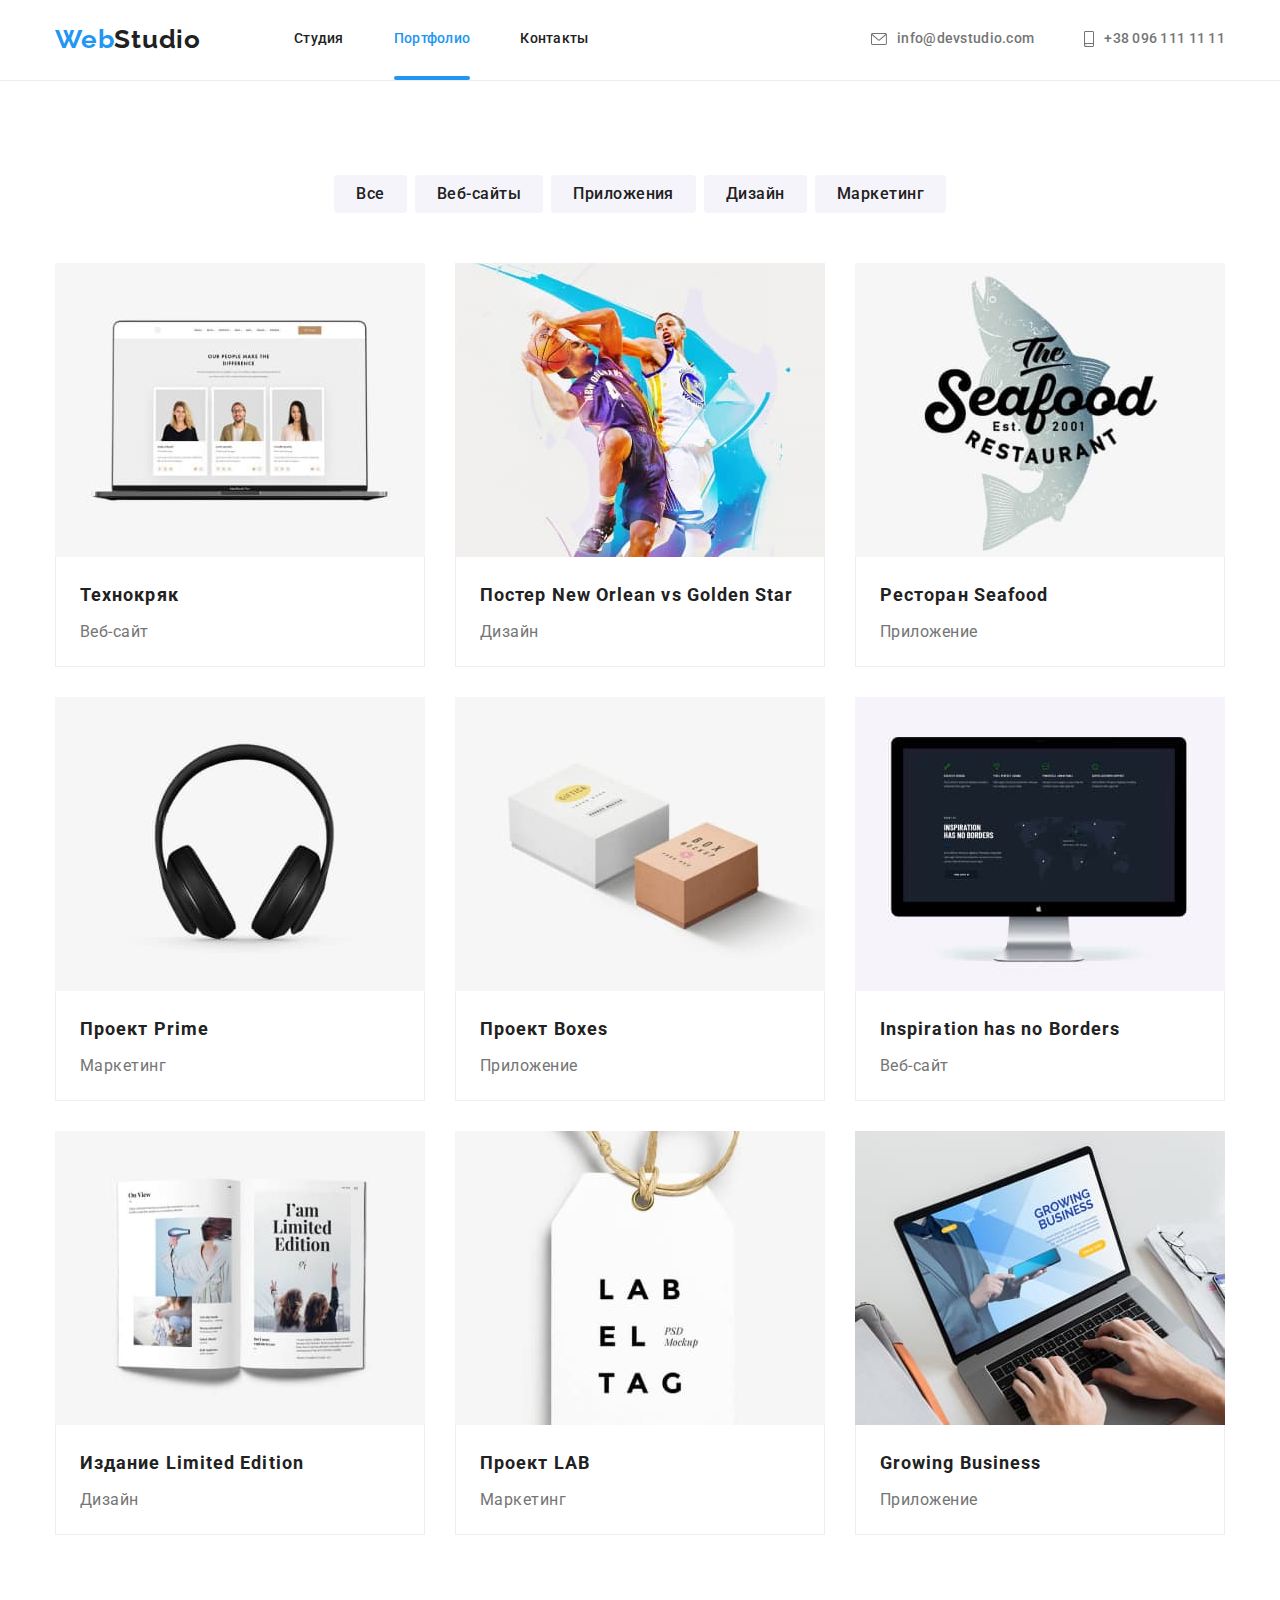
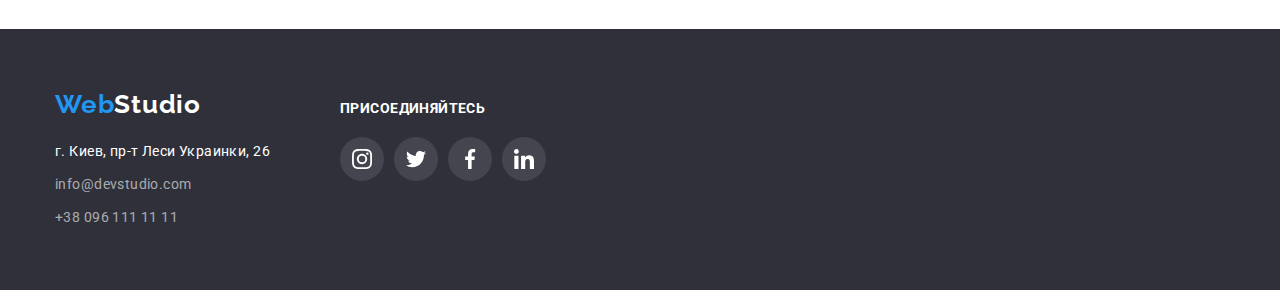
==== portfolio.html @ e9cbdea0 "form" ====
<!DOCTYPE html>
<html lang="ru">

<head>
  <meta charset="UTF-8">
  <meta http-equiv="X-UA-Compatible" content="IE=edge">
  <meta name="viewport" content="width=device-width, initial-scale=1.0">
  <title>Портфоліо</title>
  <link 
    href="https://fonts.googleapis.com/css2?family=Raleway:wght@700&family=Roboto:wght@400;500;700;900&display=swap"
    rel="stylesheet"
  />
  <link rel="stylesheet" href="https://cdnjs.cloudflare.com/ajax/libs/modern-normalize/1.1.0/modern-normalize.min.css">
  <link rel="stylesheet" href="./css/style.css"/>
</head>

<body>
  <!--Хедер-->
  <header class="pade-header">
    <div class="container main-header">
      <a href="/" class="logo">Web<span class="logo-title">Studio</span></a>
      <nav>
        <ul class="site-nav list">
          <li class="item"><a href="./index.html" class="link">Студия</a></li>
          <li class="item"><a href="./portfolio.html" class="link current">Портфолио</a></li>
          <li class="item"><a href="" class="link">Контакты</a></li>
        </ul>
      </nav>
      <ul class="auth-nav list">
        <li class="item">
          <a href="mailto:info@devstudio.com" class="contact">
            <svg class="contact-icon" width="16" height="12">
              <use href="./images/icon.svg#icon-envelope"></use>
            </svg>
            info@devstudio.com
          </a>
        </li>
        <li class="item">
          <a href="tel:+380961111111" class="contact">
            <svg class="contact-icon" width="10" height="16">
              <use href="./images/icon.svg#icon-smartphone"></use>
            </svg>
            +38 096 111 11 11
          </a>
        </li>
      </ul>
    </div>
  </header>
  <!--Мейн-->
  <main>
    <section class="section">
      <div class="container">
        <!--Навигация-->
        <ul class="button-flex list">
          <li class="button-margin"><button type="button" class="button secondary">Все</button></li>
          <li class="button-margin"><button type="button" class="button secondary">Веб-сайты</button></li>
          <li class="button-margin"><button type="button" class="button secondary">Приложения</button></li>
          <li class="button-margin"><button type="button" class="button secondary">Дизайн</button></li>
          <li class="button-margin"><button type="button" class="button secondary">Маркетинг</button></li>
        </ul>
        <!--Примеры работ-->
        <ul class="container-subject list">
          <li class="flex-list">
            <a href="" class="list-work">
              <div class="products">
                <img src="./images/img11.jpg" class="images" width="370" height="294" alt="Страница веб-сайта">
                <div class="products-actions">
                  <p class="text-img">
                    Ресурс предлагает комплексные предложения с разным уровнем функционала и сервисов. Все это позволит посетителю получить
                    исчерпывающие сведения о компании или частном лице.
                  </p>
                </div>
              </div>
              <div class="border-text">
                <h2 class="subject-title title">Технокряк</h2>
                <p class="text-section">Веб-сайт</p>
              </div>
            </a>
          </li>
          <li class="flex-list">
            <a href="" class="list-work">
              <div class="products">
                <img src="./images/img12.jpg" class="images" width="370" height="294" alt="Постер">
                <div class="products-actions">
                  <p class="text-img">
                    Ресурс предлагает комплексные предложения с разным уровнем функционала и сервисов. Все это позволит посетителю
                    получить
                    исчерпывающие сведения о компании или частном лице.
                  </p>
                </div>
              </div>
              <div class="border-text">
                <h2 class="subject-title title">Постер New Orlean vs Golden Star</h2>
                <p class="text-section">Дизайн</p>
              </div>
            </a>
          </li>
          <li class="flex-list">
            <a href="" class="list-work">
              <div class="products">
                <img src="./images/img13.jpg" class="images" width="370" height="294" alt="Ресторан">
                <div class="products-actions">
                  <p class="text-img">
                    Ресурс предлагает комплексные предложения с разным уровнем функционала и сервисов. Все это позволит посетителю
                    получить
                    исчерпывающие сведения о компании или частном лице.
                  </p>
                </div>
              </div>
              <div class="border-text">
                <h2 class="subject-title title">Ресторан Seafood</h2>
                <p class="text-section">Приложение</p>
              </div>
            </a>
          </li>
          <li class="flex-list">
            <a href="" class="list-work">
              <div class="products">
                <img src="./images/img14.jpg" class="images" width="370" height="294" alt="Навушники">
                <div class="products-actions">
                  <p class="text-img">
                    Ресурс предлагает комплексные предложения с разным уровнем функционала и сервисов. Все это позволит посетителю
                    получить
                    исчерпывающие сведения о компании или частном лице.
                  </p>
                </div>
              </div>
              <div class="border-text">
                <h2 class="subject-title title">Проект Prime</h2>
                <p class="text-section">Маркетинг</p>
              </div>
            </a>
          </li>
          <li class="flex-list">
            <a href="" class="list-work">
              <div class="products">
                <img src="./images/img15.jpg" class="images" width="370" height="294" alt="Коробки">
                <div class="products-actions">
                  <p class="text-img">
                    Ресурс предлагает комплексные предложения с разным уровнем функционала и сервисов. Все это позволит посетителю
                    получить
                    исчерпывающие сведения о компании или частном лице.
                  </p>
                </div>
              </div>
              <div class="border-text">
                <h2 class="subject-title title">Проект Boxes</h2>
                <p class="text-section">Приложение</p>
              </div>
            </a>
          </li>
          <li class="flex-list">
            <a href="" class="list-work">
              <div class="products">
                <img src="./images/img16.jpg" class="images" width="370" height="294" alt="Веб-сайт">
                <div class="products-actions">
                  <p class="text-img">
                    Ресурс предлагает комплексные предложения с разным уровнем функционала и сервисов. Все это позволит посетителю
                    получить
                    исчерпывающие сведения о компании или частном лице.
                  </p>
                </div>
              </div>
              <div class="border-text">
                <h2 class="subject-title title">Inspiration has no Borders</h2>
                <p class="text-section">Веб-сайт</p>
              </div>
            </a>
          </li>
          <li class="flex-list">
            <a href="" class="list-work">
              <div class="products">
                <img src="./images/img17.jpg" class="images" width="370" height="294" alt="Издание">
                <div class="products-actions">
                  <p class="text-img">
                    Ресурс предлагает комплексные предложения с разным уровнем функционала и сервисов. Все это позволит посетителю
                    получить
                    исчерпывающие сведения о компании или частном лице.
                  </p>
                </div>
              </div>
              <div class="border-text">
                <h2 class="subject-title title">Издание Limited Edition</h2>
                <p class="text-section">Дизайн</p>
              </div>
            </a>
          </li>
          <li class="flex-list">
            <a href="" class="list-work">
              <div class="products">
                <img src="./images/img18.jpg" class="images" width="370" height="294" alt="Проект LAB">
                <div class="products-actions">
                  <p class="text-img">
                    Ресурс предлагает комплексные предложения с разным уровнем функционала и сервисов. Все это позволит посетителю
                    получить
                    исчерпывающие сведения о компании или частном лице.
                  </p>
                </div>
              </div>
              <div class="border-text">
                <h2 class="subject-title title">Проект LAB</h2>
                <p class="text-section">Маркетинг</p>
              </div>
            </a>
          </li>
          <li class="flex-list">
            <a href="" class="list-work">
              <div class="products">
                <img src="./images/img19.jpg" class="images" width="370" height="294" alt="Страница бизнеса">
                <div class="products-actions">
                  <p class="text-img">
                    Ресурс предлагает комплексные предложения с разным уровнем функционала и сервисов. Все это позволит посетителю
                    получить
                    исчерпывающие сведения о компании или частном лице.
                  </p>
                </div>
              </div>
              <div class="border-text">
                <h2 class="subject-title title">Growing Business</h2>
                <p class="text-section">Приложение</p>
              </div>
            </a>
          </li>
        </ul>
      </div>
    </section>
  </main>
  <!--Футер-->
  <footer class="footer">
    <div class="container footer-flex">
      <div class="container-footer">
        <a href="/" class="logo">Web<span class="logo-footer">Studio</span></a>
        <address>
          <ul class="list-footer list">
            <li class="container-address"><a href="" class="address">г. Киев, пр-т Леси Украинки, 26</a></li>
            <li class="container-address"><a href="mailto:info@devstudio.com" class="contacts">info@devstudio.com</a></li>
            <li class="container-address"><a href="tel:+380961111111" class="contacts">+38 096 111 11 11</a></li>
          </ul>
        </address>
      </div>
      <div>
        <p class="text-masege">ПРИСОЕДИНЯЙТЕСЬ</p>
        <ul class="list masege-footer">
          <li class="list">
            <a class="masege-icons" href="#" alt="instagram">
              <svg width="20" height="20">
                <use href="./images/icon.svg#icon-instagram"></use>
              </svg>
            </a>
          </li>
          <li class="list">
            <a class="masege-icons" href="#" alt="twitter">
              <svg width="20" height="20">
                <use href="./images/icon.svg#icon-twitter"></use>
              </svg>
            </a>
          </li>
          <li class="list">
            <a class="masege-icons" href="#" alt="facebook">
              <svg width="20" height="20">
                <use href="./images/icon.svg#icon-facebook"></use>
              </svg>
            </a>
          </li>
          <li class="list">
            <a class="masege-icons not-margin" href="#" alt="linkedin">
              <svg width="20" height="20">
                <use href="./images/icon.svg#icon-linkedin"></use>
              </svg>
            </a>
          </li>
        </ul>
      </div>
    </div>
  </footer>
</body>

</html>
---- css/style.css ----
html {
  box-sizing: border-box;
}

*,
*::before,
*::after {
  box-sizing: inherit;
}

:root {
  --primary-text-color: #757575;
  --title-text-color: #212121;
  --accent-color: #2196F3;
  --primary-white-color: #FFFFFF;
  --primary-gray-color: #F5F4FA;
  --secondary-fon-color: #2F303A;
  --secondary-fonheader-color: rgba(47, 48, 58, 0.4);
  --secondary-text-color: rgba(255, 255, 255, 0.6);
  --secondary-blue-color: #188CE8;
  --secondary-fons-color: #AFB1B8;
  --secondary-backdrop-color: rgba(0, 0, 0, 0.2);
  --background-img-color: rgba(47, 48, 58, 0.8);
  --background-button-color: rgba(33, 150, 243, 0.9);
}

body {
  background-color: #fff;
  color: var(--primary-text-color);
  font-family: 'Roboto', sans-serif;
}

.list {
  padding: 0;
  margin: 0;
  list-style: none;
}

.container {
  margin-left: auto;
  margin-right: auto;
  padding-left: 15px;
  padding-right: 15px;
  width: 1200px;
}

/*Logo*/
.logo {
  color: var(--accent-color);
  font-family: 'Raleway', sans-serif;
  font-weight: 700;
  font-size: 26px;
  line-height: 1.19;
  text-decoration: none;
  letter-spacing: 0.03em;
}

.logo-title {
  color: var(--title-text-color);
}

.logo-footer {
  color: var(--primary-white-color);
}

.logo-botom {
  margin-bottom: 20px;
}

/* Pade-header */
.pade-header{
  padding-top: 24px;
  padding-bottom: 25px;
  border-bottom: 1px solid #ECECEC;
}

/* main-header */
.main-header {
  display: flex;
  align-items: center;
}

/*Site-nav*/
.site-nav {
  display: flex;
  margin-left: 93px;
}

.site-nav .item:not(:last-child) {
  margin-right: 50px;
}

.site-nav .link {
  display: block;

  color: var(--title-text-color);
  font-weight: 500;
  font-size: 14px;
  line-height: 1.14;
  letter-spacing: 0.02em;
  text-decoration: none;
  transition: color 250ms cubic-bezier(0.4, 0, 0.2, 1);
}

.site-nav .link:hover, 
.site-nav .link:focus {
  color: var(--accent-color);
}

.site-nav .link.current {
  position: relative;
  color: var(--accent-color);
}

.link.current::after {
  content: "";
  position: absolute;
  transform: translate(0, 32px);
  bottom: -1px;
  left: 0;
  width: 100%;
  height: 4px;
  border-radius: 2px;
  background-color: var(--accent-color);
}

/*Auth-nav*/

.auth-nav {
  display: flex;
  margin-left: auto;
}

.auth-nav .item:not(:last-child) {
  margin-right: 50px;
}

.auth-nav .contact {
  display: flex;
  align-items: center;
  color: var(--primary-text-color);
  font-weight: 500;
  font-size: 14px;
  line-height: 1.14;
  letter-spacing: 0.02em;
  text-decoration: none;
  fill: var(--primary-text-color);
  transition: color 250ms cubic-bezier(0.4, 0, 0.2, 1), 
    fill 250ms cubic-bezier(0.4, 0, 0.2, 1);
}

.auth-nav .contact:hover,
.auth-nav .contact:focus {
  color: var(--accent-color);
  fill: var(--accent-color);
}

.contact-icon {
  margin-right: 10px;
}

/*Services*/

.services {
  text-align: center;
}

.services-padding {
  padding-top: 200px;
  padding-bottom: 200px;
}

.services-title {
  margin-top: 0;
  margin-bottom: 30px;

  color: var(--primary-white-color);
  font-weight: 900;
  font-size: 44px;
  line-height: 1.36;
  text-align: center;
  letter-spacing: 0.06em;
}

/*Section*/

.section {
  padding-top: 94px;
  padding-bottom: 94px;
}

.section.no-padding {
  padding-top: 0;
}

.container-section {
  display: flex;
}

.container-section .foto:not(:last-child) {
  margin-right: 30px;
}

.title-img {
  margin-top: 0;
  margin-bottom: 0;

  color: var(--primary-white-color);
  font-weight: 700;
  font-size: 14px;
  line-height: 1.14;
  text-align: center;
  letter-spacing: 0.03em;
}

.product {
  position: relative;
}

.product-actions {
  position: absolute;
  bottom: 0;
  left: 0;

  display: inline-flex;
  justify-content: center;
  align-items: center;

  width: 370px;
  height: 70px;
  background-color: var(--background-img-color);
}

.comand {
  background-color: var(--primary-white-color);
  border-radius: 0px 0px 4px 4px;
  box-shadow: 0px 1px 3px rgba(0, 0, 0, 0.12),
  0px 1px 1px rgba(0, 0, 0, 0.14),
  0px 2px 1px rgba(0, 0, 0, 0.2);
}

.container-comand {
  display: flex;
}

.container-comand .comand:not(:last-child) {
  margin-right: 30px;
}

.container .container-address:not(:last-child) {
  margin-bottom: 9px;
}

.section-title {
  margin-top: 0;
  margin-bottom: 50px;

  color: var(--title-text-color);
  font-weight: 700;
  font-size: 36px;
  line-height: 1.19;
  letter-spacing: 0.03em;
  text-align: center;
}

.comand-padding {
  padding-top: 30px;
  padding-bottom: 30px;
}

.section-subject {
  margin-top: 0;
  margin-bottom: 10px;

  font-weight: 500;
  font-size: 16px;
  line-height: 1.19;
  letter-spacing: 0.03em;
  text-align: center;
}

.section-text {
  margin-top: 0;
  margin-bottom: 16px;

  font-weight: 400;
  font-size: 16px;
  line-height: 1.19;
  letter-spacing: 0.03em;
  text-align: center;
}

/*Features*/

.feature-list {
  display: flex;
  flex-wrap: wrap;
}

.feature-list .item {
  width: 270px;
}

.feature-list .item:not(:last-child) {
  margin-right: 30px;
}

.icon {
  display: flex;
  align-items: center;
  justify-content: center;
  width: 270px;
  height: 120px;
  background-color: var(--primary-gray-color);
  border-radius: 4px;
}

.feature-list .title {
  color: var(--title-text-color);
}

.feature-title {
  margin-top: 30px;
  margin-bottom: 10px;

  font-weight: 700;
  font-size: 14px;
  line-height: 1.14;
  letter-spacing: 0.03em;
}

.feature-text {
  margin-top: 0;
  margin-bottom: 0;

  font-weight: 400;
  font-size: 14px;
  line-height: 1.71;
  letter-spacing: 0.03em;
}

/*Command*/

.command-list {
  background-color: var(--primary-gray-color);
}

.command-list .title {
  color: var(--title-text-color);
}

/*Button*/

.btn {
  margin-bottom: 0;
  border-radius: 4px;
  padding: 10px 32px;
  min-width: 200px;

  color: var(--primary-white-color);
  background-color: var(--accent-color);
  font-family: inherit;
  font-weight: 700;
  font-size: 16px;
  line-height: 1.88;
  align-items: center;
  letter-spacing: 0.06em;
  cursor: pointer;
  text-align: center;
  border: none;
  transition: background-color 250ms cubic-bezier(0.4, 0, 0.2, 1);
}

.btn:hover,
.btn:focus {
  background-color: var(--secondary-blue-color);
}

.button {
  display: inline-block;
  border-radius: 4px;
  padding: 6px 22px;
  min-width: 73px;

  background-color: var(--primary-gray-color);
  color: var(--title-text-color);
  font-family: inherit;
  font-weight: 500;
  font-size: 16px;
  line-height: 1.63;
  letter-spacing: 0.03em;
  cursor: pointer;
  text-align: center;
  border: none;
  transition: background-color 250ms cubic-bezier(0.4, 0, 0.2, 1),
    color 250ms cubic-bezier(0.4, 0, 0.2, 1),
    box-shadow 250ms cubic-bezier(0.4, 0, 0.2, 1);
}

.button:hover,
.button:focus {
  background-color: var(--accent-color);
  color: var(--primary-white-color);
  box-shadow: 0px 3px 1px rgba(0, 0, 0, 0.1),
  0px 1px 2px rgba(0, 0, 0, 0.08),
  0px 2px 2px rgba(0, 0, 0, 0.12);
}

.button-flex {
  display: flex;
  justify-content: center;
  margin-bottom: 50px;
}

.button-flex .button-margin:not(:last-child) {
  margin-right: 8px;
}

/*Footer*/

.footer {
  padding-top: 60px;
  padding-bottom: 60px;

  background-color: var(--secondary-fon-color);
}

.list-footer {
  margin-right: 70px;
  margin-top: 20px;
}

.address {
  color: var(--primary-white-color);
  font-weight: 400;
  font-size: 14px;
  line-height: 1.71;
  letter-spacing: 0.03em;
  font-style: normal;
  text-decoration: none;
}

.contacts {
  color: var(--secondary-text-color);
  font-weight: 400;
  font-size: 14px;
  line-height: 1.71;
  letter-spacing: 0.03em;
  font-style: normal;
  text-decoration: none;
}

.footer-flex {
  display: flex;
}

.text-masege {
  margin-top: 0;
  margin-bottom: 20px;
  padding-top: 12px;

  color: var(--primary-white-color);
  font-weight: 700;
  font-size: 14px;
  line-height: 1.14;
  letter-spacing: 0.03em;
}

.masege-footer {
  display: flex;
}

.masege-icons {
  display: flex;
  margin-right: 10px;
  align-items: center;
  justify-content: center;

  fill: var(--primary-white-color);
  background-color: rgba(255, 255, 255, 0.1);
  background-position: center;
  background-size: cover;
  width: 44px;
  height: 44px;
  border-radius: 50%;
  transition: background-color 250ms cubic-bezier(0.4, 0, 0.2, 1);
}

.masege-icons:hover,
.masege-icons:focus {
  background-color: var(--accent-color);
}

/*Portfolio*/

.container-subject {
  display: flex;
  flex-wrap: wrap;
}

.flex-list {
  /* width: calc((100%-60px)/3); */
  margin-right: 30px;
  margin-bottom: 30px;
  transition: box-shadow 250ms cubic-bezier(0.4, 0, 0.2, 1);
}

.flex-list:nth-child(3n) {
  margin-right: 0;
}

.flex-list:nth-last-child(-n+3) {
  margin-bottom: 0;
}

.flex-list:hover,
.flex-list:focus {
  box-shadow: 0px 1px 1px rgba(0, 0, 0, 0.12),
  0px 4px 4px rgba(0, 0, 0, 0.06),
  1px 4px 6px rgba(0, 0, 0, 0.16);
}

.list-work {
  margin-top: 0;
  margin-bottom: 0;
  text-decoration: none;
}

.subject-title {
  margin-top: 0;
  margin-bottom: 4px;

  color: var(--title-text-color);
  font-weight: 700;
  font-size: 18px;
  line-height: 2;
  letter-spacing: 0.06em;
}

.text-section {
  margin-top: 0;
  margin-bottom: 0;

  color: var(--primary-text-color);
  font-weight: 400;
  font-size: 16px;
  line-height: 1.88;
  letter-spacing: 0.03em;
}

.images{
  display: block;

  max-width: 100%;
  height: auto;
}

.border-text {
  padding-top: 20px;
  padding-bottom: 20px;
  padding-left: 24px;
  padding-right: 24px;
  height: 110px;
  border: 1px solid #EEEEEE;
  border-top: none;
}

.text-img {
  margin-top: 0;
  margin-bottom: 0;
  
  color: var(--primary-white-color);
  font-weight: 400;
  font-size: 18px;
  line-height: 1.56;
  text-align: left;
  letter-spacing: 0.03em;
}

.products {
  position: relative;
  overflow: hidden;
}

.products-actions {
  position: absolute;
  top: 0;
  left: 0;
  
  display: inline-flex;
  justify-content: center;
  align-items: center;
  text-align: center;
  padding-left: 24px;
  padding-right: 24px;

  width: 370px;
  height: 294px;
  background-color: var(--background-button-color);
  transform: translateY(295px);
  transition: transform 250ms cubic-bezier(0.4, 0, 0.2, 1);
}

.list-work:hover .products-actions,
.list-work:focus .products-actions {
  transform: translateY(0);
}

/* Overlay */

.overlay {
  max-width: 1600px;
  min-height: 600px;
  margin-left: auto;
  margin-right: auto;
  background-image: linear-gradient(
    to right,
    var(--secondary-fonheader-color),
    var(--secondary-fonheader-color)
  ),
  url("../images/Img.header.jpg");
  background-repeat: no-repeat;
  background-position: center;
  background-size: cover;
  background-color: var(--secondary-fon-color);
}

/* list-masege */

.list-masege {
  max-height: 44px;
  display: flex;
  justify-content: center;
}

.masege-icon {
  display: flex;
  margin-bottom: 30px;
  margin-right: 10px;
  align-items: center;
  justify-content: center;

  width: 44px;
  height: 44px;
  fill: var(--secondary-fons-color);
  border-radius: 50%;
  background-color: var(--primary-white-color);
  transition: fill 250ms cubic-bezier(0.4, 0, 0.2, 1),
    background-color 250ms cubic-bezier(0.4, 0, 0.2, 1);
}

.masege-icon:hover,
.masege-icon:focus {
  fill: var(--primary-white-color);
  background-color: var(--accent-color);
}

.not-margin {
  margin-right: 0px;
}

/* logo-company */

.list-client {
  display: flex;
  justify-content: center;
}

.logo-company {
  display: flex;
  align-items: center;
  justify-content: center;
  width: 170px;
  height: 92px;
  fill: var(--secondary-fons-color);
  border: 1px solid var(--secondary-fons-color);
  border-radius: 4px;
  transition: border 250ms cubic-bezier(0.4, 0, 0.2, 1),
    fill 250ms cubic-bezier(0.4, 0, 0.2, 1);
}

.logo-company:hover,
.logo-company:focus {
  border: 1px solid var(--accent-color);
  fill: var(--accent-color);
}

.margin-company:not(:last-child) {
  margin-right: 30px;
}

/* backdrop */

.backdrop {
  position: fixed;
  top: 0;
  left: 0;
  z-index: 1;
  width: 100%;
  height: 100%;
  background-color: var(--secondary-backdrop-color);
  transition: opacity 250ms cubic-bezier(0.4, 0, 0.2, 1);
}

.backdrop.is-hidden {
  opacity: 0;
  pointer-events: none;
}

.backdrop.is-hidden .modal {
  transform: translate(-50%, -50%) scale(0.8);
}
.modal {
  position: absolute;
  top: 50%;
  left: 50%;
  width: 528px;
  height: 581px;
  background-color: var(--primary-white-color);
  box-shadow: 0px 1px 3px rgba(0, 0, 0, 0.12),
  0px 1px 1px rgba(0, 0, 0, 0.14),
  0px 2px 1px rgba(0, 0, 0, 0.2);
  border-radius: 4px;
  transform: translate(-50%, -50%) scale(1);
  transition: transform 250ms cubic-bezier(0.4, 0, 0.2, 1);
}

.modal-button {
  display: flex;
  margin-left: auto;
  margin-top: 8px;
  margin-right: 8px;
  cursor: pointer;
  align-items: center;
  justify-content: center;
  width: 30px;
  height: 30px;
  background-color: var(--primary-white-color);
  border-radius: 50%;
  border: 1px solid rgba(0, 0, 0, 0.1);
}

.form {
  margin-left: auto;
  margin-right: auto;
  padding-left: 40px;
  padding-right: 40px;
}

.form-field {
  display: flex;
  flex-direction: column;
}

.textarea {
  resize: none;
}

/* Subscription */

.subscription-button {
  background-color: var(--secondary-blue-color);
}

.subscription-button__svg {
  fill: var(--primary-white-color);
}
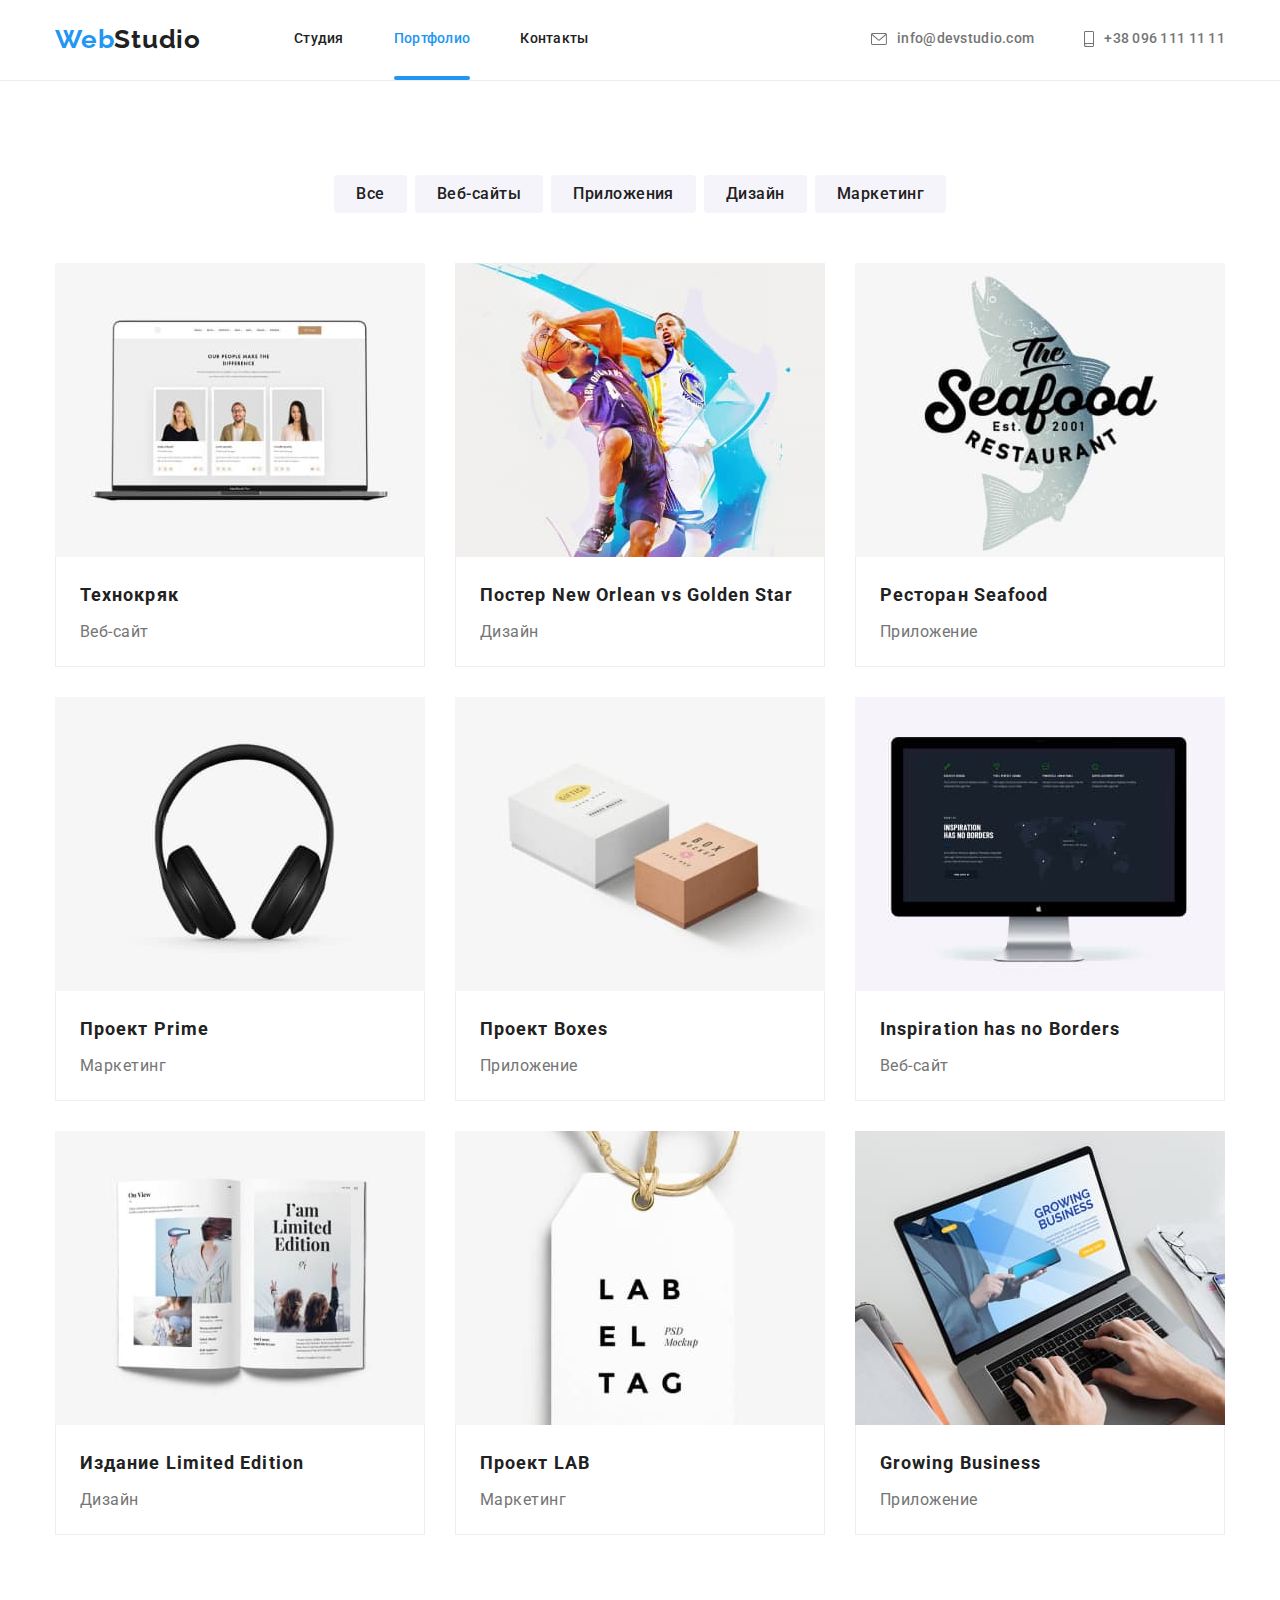
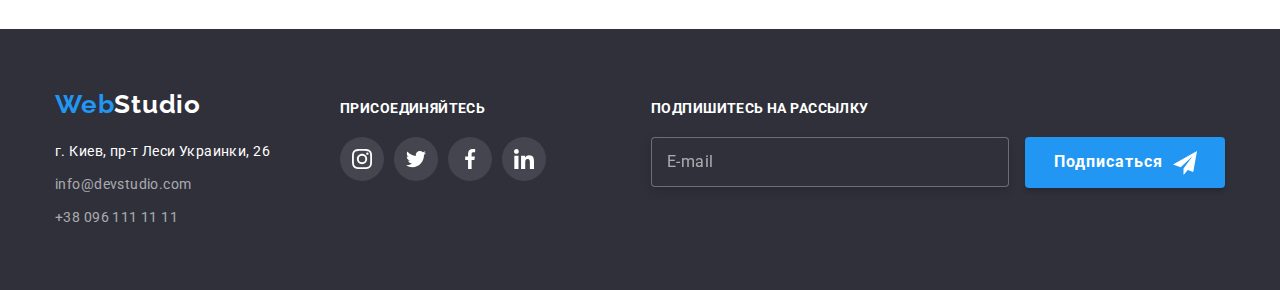
==== commit 93bd35dc: "Форма" ====
--- a/portfolio.html
+++ b/portfolio.html
@@ -271,6 +271,20 @@
           </li>
         </ul>
       </div>
+      <!-- Subscription -->
+      <div class="subscription">
+        <h3 class="subscription-title">ПОДПИШИТЕСЬ НА РАССЫЛКУ</h3>
+        <form class="subscription-form">
+          <label class="subscription-label" for="email"></label>
+          <input class="subscription-input" type="email" name="subscription" id="email" placeholder="E-mail" />
+          <button class="subscription-button" type="submit">
+            Подписаться
+            <svg class="subscription-button-icon" width="24" height="24">
+              <use class="subscription-button-svg" href="./images/icon.svg#icon-send"></use>
+            </svg>
+          </button>
+        </form>
+      </div>
     </div>
   </footer>
 </body>
--- a/css/style.css
+++ b/css/style.css
@@ -22,6 +22,8 @@
   --secondary-backdrop-color: rgba(0, 0, 0, 0.2);
   --background-img-color: rgba(47, 48, 58, 0.8);
   --background-button-color: rgba(33, 150, 243, 0.9);
+  --modal-close-color: #000000;
+  --textarea-color: rgba(117, 117, 117, 0.5);
 }
 
 body {
@@ -740,6 +742,16 @@
   border: 1px solid rgba(0, 0, 0, 0.1);
 }
 
+.modal-icon {
+  fill: var(--modal-close-color);
+  transition: fill 250ms cubic-bezier(0.4, 0, 0.2, 1);
+}
+
+.modal-button:hover .modal-icon,
+.modal-button:focus .modal-icon {
+  fill: var(--accent-color);
+}
+
 .form {
   margin-left: auto;
   margin-right: auto;
@@ -747,21 +759,173 @@
   padding-right: 40px;
 }
 
+.title-form {
+  margin: 0;
+  margin-bottom: 12px;
+  padding: 0;
+
+  color: var(--title-text-color);
+  font-weight: 700;
+  font-size: 20px;
+  line-height: 1.15;
+  text-align: center;
+  letter-spacing: 0.03em;
+}
+
 .form-field {
+  margin: 0%;
+
   display: flex;
   flex-direction: column;
 }
 
-.textarea {
+.form-label {
+  margin-bottom: 4px;
+  font-weight: 400;
+  font-size: 12px;
+  line-height: 1.17;
+  text-align: start;
+  letter-spacing: 0.01em;
+}
+
+.form-input {
+  margin: 0;
+  margin-bottom: 10px;
+  padding: 12px 11px;
+  border: 1px solid rgba(33, 33, 33, 0.2);
+  border-radius: 4px;
+}
+
+.comment {
+  margin: 0;
+  padding: 16px 12px;
+  margin-bottom: 20px;
+  height: 120px;
+  border: 1px solid rgba(33, 33, 33, 0.2);
+  border-radius: 4px;
   resize: none;
 }
 
+.comment::placeholder {
+  color: var(--textarea-color);
+  font-weight: 400;
+  font-size: 14px;
+  line-height: 1.14;
+  letter-spacing: 0.01em;
+}
+
+.checkbox {
+  margin: 0;
+  padding: 0;
+  margin-bottom: 30px;
+}
+
+.checkbox-input {
+  
+}
+
+.checbox-label{
+  color: var(--primary-text-color);
+  font-weight: 400;
+  font-size: 14px;
+  line-height: 1.71;
+  letter-spacing: 0.03em;
+}
+
+.btn-form {
+  margin: 0;
+  padding: 10px 55px;
+  min-width: 200px;
+  
+  color: var(--primary-white-color);
+  background-color: var(--accent-color);
+  font-family: inherit;
+  font-weight: 700;
+  font-size: 16px;
+  line-height: 1.88;
+  align-items: center;
+  letter-spacing: 0.06em;
+  cursor: pointer;
+  text-align: center;
+  border: none;
+  box-shadow: 0px 4px 4px rgba(0, 0, 0, 0.15);
+  border-radius: 4px;
+  transition: background-color 250ms cubic-bezier(0.4, 0, 0.2, 1);
+}
+
+.btn-form:hover,
+.btn-form:focus {
+  background-color: var(--secondary-blue-color);
+}
+
 /* Subscription */
 
+.subscription {
+  margin-left: auto;
+}
+
+.subscription-title {
+  margin-top: 0;
+  margin-bottom: 20px;
+  padding-top: 12px;
+  
+  color: var(--primary-white-color);
+  font-weight: 700;
+  font-size: 14px;
+  line-height: 1.14;
+  letter-spacing: 0.03em;
+}
+
+.subscription-form {
+  margin-left: auto;
+  margin-right: auto;
+}
+
+.subscription-input {
+  margin: 0;
+  margin-right: 12px;
+  padding: 16px 15px;
+  width: 358px;
+  height: 50px;
+
+  background-color: var(--secondary-fon-color);
+  font-weight: 400;
+  font-size: 16px;
+  line-height: 1.25;
+  letter-spacing: 0.03em;
+  border: 1px solid rgba(255, 255, 255, 0.3);
+  filter: drop-shadow(0px 4px 4px rgba(0, 0, 0, 0.15));
+  border-radius: 4px;
+}
+
+.subscription-input::placeholder {
+  color: var(--secondary-text-color);
+}
+
 .subscription-button {
-  background-color: var(--secondary-blue-color);
-}
-
-.subscription-button__svg {
+  display: inline-flex;
+  justify-content: space-between;
+  padding-bottom: 10px;
+  padding-top: 10px;
+  padding-left: 29px;
+  padding-right: 28px;
+  min-width: 200px;
+  
+  color: var(--primary-white-color);
+  background-color: var(--accent-color);
+  font-family: inherit;
+  font-weight: 700;
+  font-size: 16px;
+  line-height: 1.88;
+  align-items: center;
+  letter-spacing: 0.06em;
+  cursor: pointer;
+  text-align: center;
+  border: none;
+  box-shadow: 0px 4px 4px rgba(0, 0, 0, 0.15);
+  border-radius: 4px;
+}
+
+.subscription-button-svg {
   fill: var(--primary-white-color);
 }